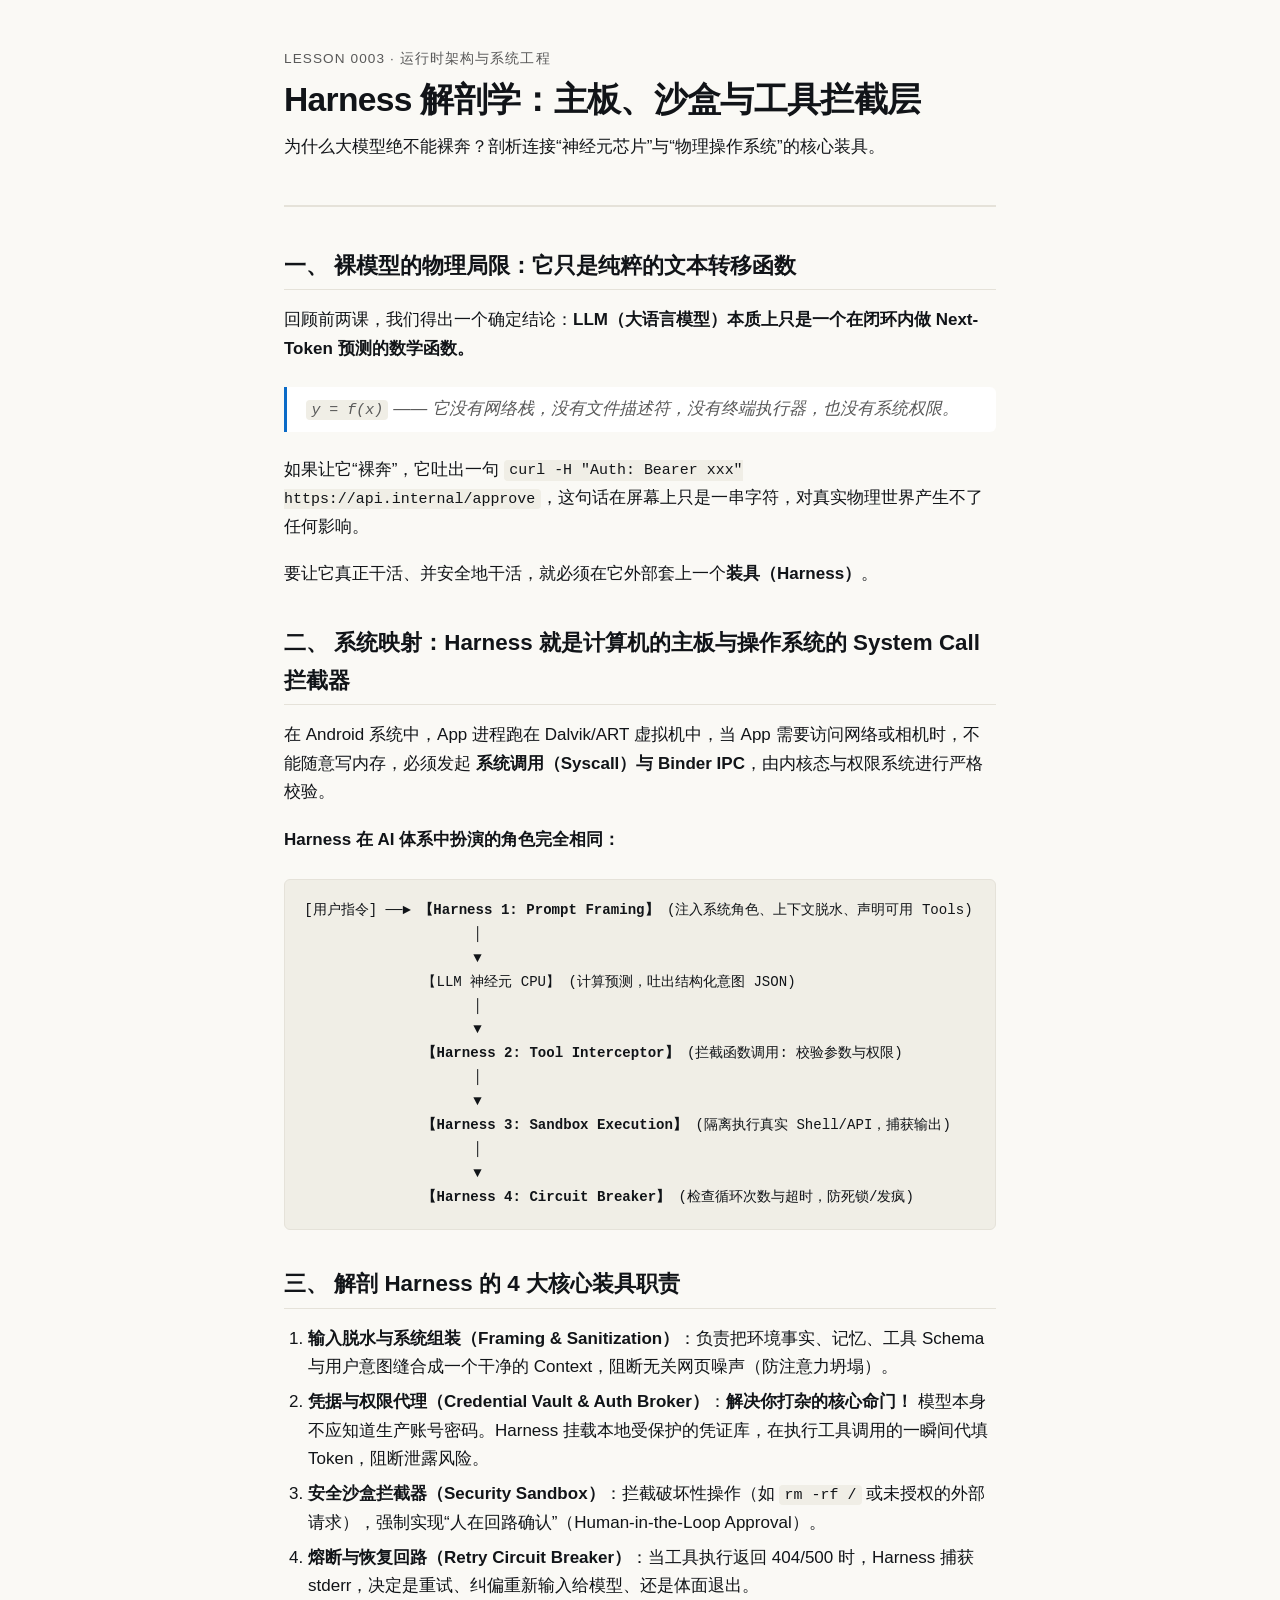
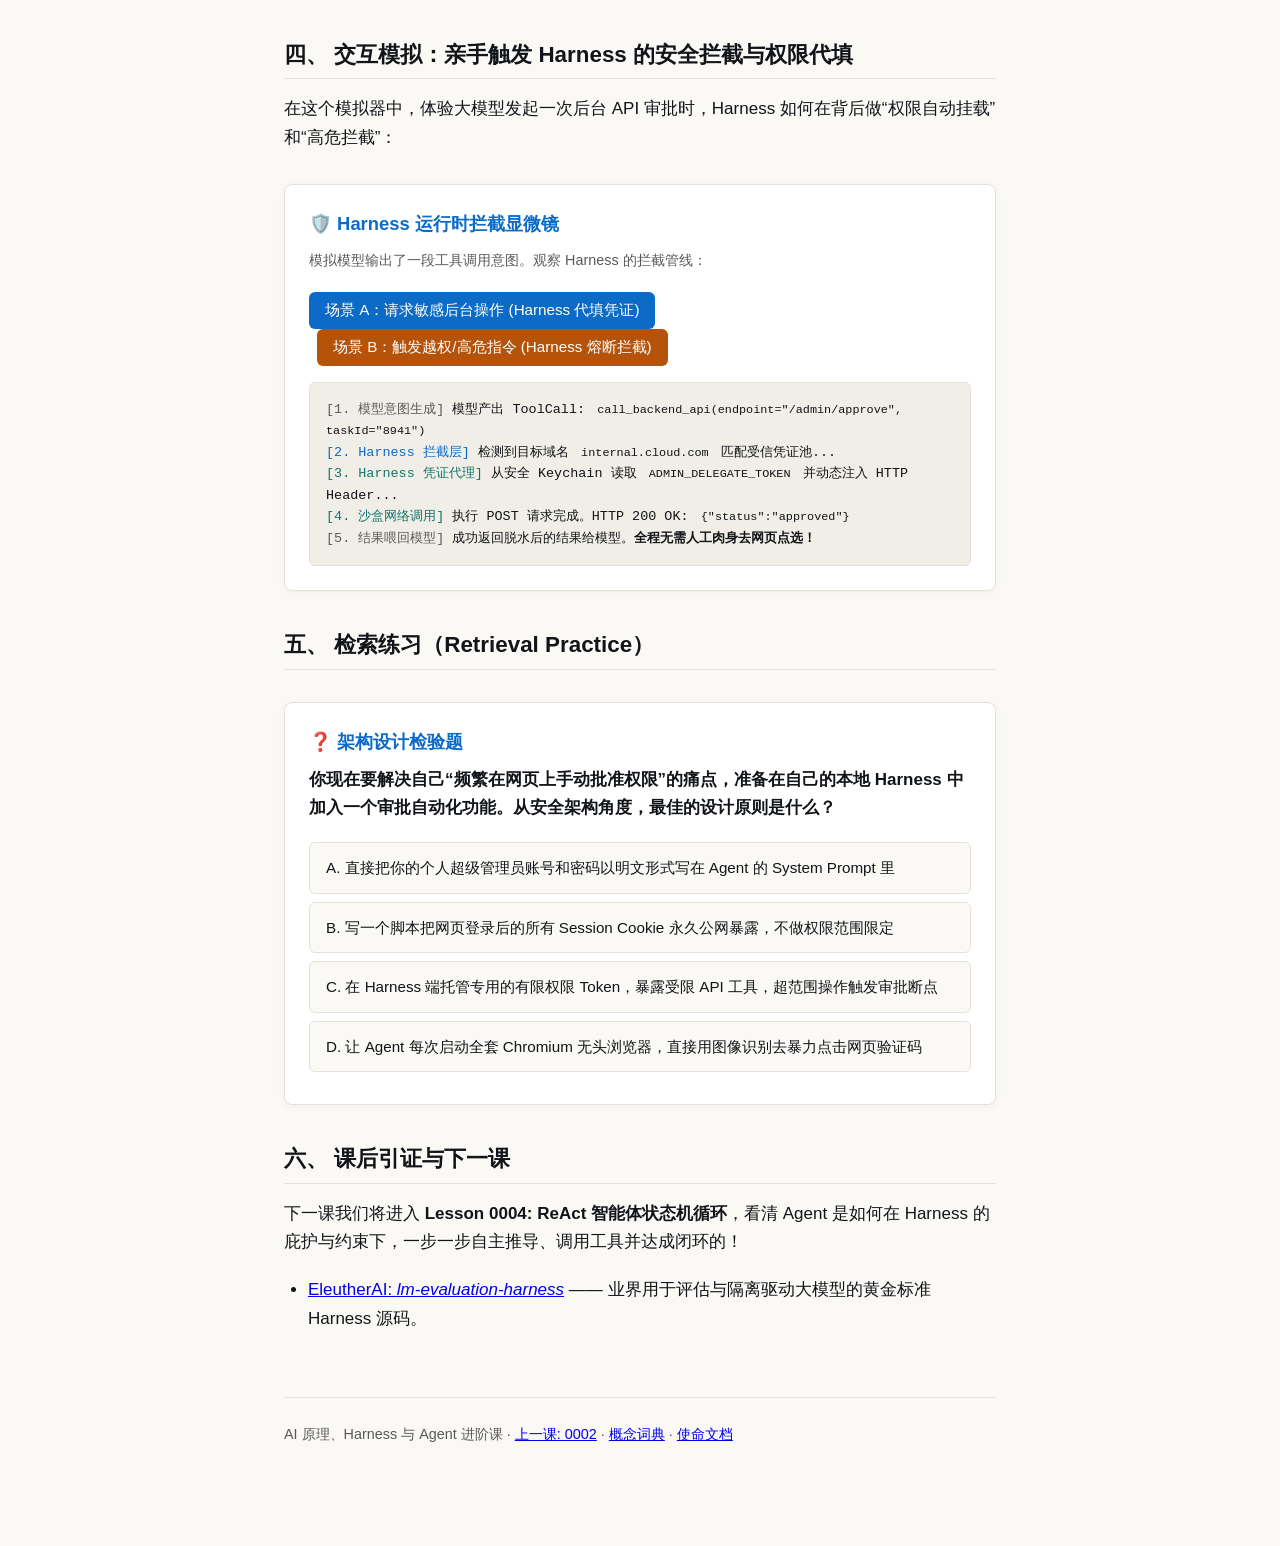
==== lessons/0003-anatomy-of-a-harness.html @ bcb1240d "add lesson 0003 and update portal" ====
<!DOCTYPE html>
<html lang="zh-CN">
<head>
  <meta charset="UTF-8">
  <meta name="viewport" content="width=device-width, initial-scale=1.0">
  <title>Lesson 0003: Harness 解剖学 —— 主板、沙盒与工具拦截层</title>
  <link rel="stylesheet" href="../assets/style.css">
</head>
<body>

  <header>
    <div class="lesson-meta">Lesson 0003 · 运行时架构与系统工程</div>
    <h1>Harness 解剖学：主板、沙盒与工具拦截层</h1>
    <p>为什么大模型绝不能裸奔？剖析连接“神经元芯片”与“物理操作系统”的核心装具。</p>
  </header>

  <main>
    <h2>一、 裸模型的物理局限：它只是纯粹的文本转移函数</h2>
    <p>回顾前两课，我们得出一个确定结论：<strong>LLM（大语言模型）本质上只是一个在闭环内做 Next-Token 预测的数学函数。</strong></p>
    <blockquote>
      <code>y = f(x)</code> —— 它没有网络栈，没有文件描述符，没有终端执行器，也没有系统权限。
    </blockquote>
    <p>如果让它“裸奔”，它吐出一句 <code>curl -H "Auth: Bearer xxx" https://api.internal/approve</code>，这句话在屏幕上只是一串字符，对真实物理世界产生不了任何影响。</p>
    <p>要让它真正干活、并安全地干活，就必须在它外部套上一个<strong>装具（Harness）</strong>。</p>

    <h2>二、 系统映射：Harness 就是计算机的主板与操作系统的 System Call 拦截器</h2>
    <p>在 Android 系统中，App 进程跑在 Dalvik/ART 虚拟机中，当 App 需要访问网络或相机时，不能随意写内存，必须发起 <strong>系统调用（Syscall）与 Binder IPC</strong>，由内核态与权限系统进行严格校验。</p>
    <p><strong>Harness 在 AI 体系中扮演的角色完全相同：</strong></p>

    <div style="background:var(--code-bg); border:1px solid var(--border-color); border-radius:6px; padding:1.2rem; margin:1.5rem 0; font-family:monospace; font-size:0.88rem; line-height:1.7;">
      [用户指令] ──► <strong>【Harness 1: Prompt Framing】</strong> (注入系统角色、上下文脱水、声明可用 Tools)<br>
      &nbsp;&nbsp;&nbsp;&nbsp;&nbsp;&nbsp;&nbsp;&nbsp;&nbsp;&nbsp;&nbsp;&nbsp;&nbsp;&nbsp;&nbsp;&nbsp;&nbsp;&nbsp;&nbsp;&nbsp;│<br>
      &nbsp;&nbsp;&nbsp;&nbsp;&nbsp;&nbsp;&nbsp;&nbsp;&nbsp;&nbsp;&nbsp;&nbsp;&nbsp;&nbsp;&nbsp;&nbsp;&nbsp;&nbsp;&nbsp;&nbsp;▼<br>
      &nbsp;&nbsp;&nbsp;&nbsp;&nbsp;&nbsp;&nbsp;&nbsp;&nbsp;&nbsp;&nbsp;&nbsp;&nbsp;&nbsp;【LLM 神经元 CPU】 (计算预测，吐出结构化意图 JSON)<br>
      &nbsp;&nbsp;&nbsp;&nbsp;&nbsp;&nbsp;&nbsp;&nbsp;&nbsp;&nbsp;&nbsp;&nbsp;&nbsp;&nbsp;&nbsp;&nbsp;&nbsp;&nbsp;&nbsp;&nbsp;│<br>
      &nbsp;&nbsp;&nbsp;&nbsp;&nbsp;&nbsp;&nbsp;&nbsp;&nbsp;&nbsp;&nbsp;&nbsp;&nbsp;&nbsp;&nbsp;&nbsp;&nbsp;&nbsp;&nbsp;&nbsp;▼<br>
      &nbsp;&nbsp;&nbsp;&nbsp;&nbsp;&nbsp;&nbsp;&nbsp;&nbsp;&nbsp;&nbsp;&nbsp;&nbsp;&nbsp;<strong>【Harness 2: Tool Interceptor】</strong> (拦截函数调用: 校验参数与权限)<br>
      &nbsp;&nbsp;&nbsp;&nbsp;&nbsp;&nbsp;&nbsp;&nbsp;&nbsp;&nbsp;&nbsp;&nbsp;&nbsp;&nbsp;&nbsp;&nbsp;&nbsp;&nbsp;&nbsp;&nbsp;│<br>
      &nbsp;&nbsp;&nbsp;&nbsp;&nbsp;&nbsp;&nbsp;&nbsp;&nbsp;&nbsp;&nbsp;&nbsp;&nbsp;&nbsp;&nbsp;&nbsp;&nbsp;&nbsp;&nbsp;&nbsp;▼<br>
      &nbsp;&nbsp;&nbsp;&nbsp;&nbsp;&nbsp;&nbsp;&nbsp;&nbsp;&nbsp;&nbsp;&nbsp;&nbsp;&nbsp;<strong>【Harness 3: Sandbox Execution】</strong> (隔离执行真实 Shell/API，捕获输出)<br>
      &nbsp;&nbsp;&nbsp;&nbsp;&nbsp;&nbsp;&nbsp;&nbsp;&nbsp;&nbsp;&nbsp;&nbsp;&nbsp;&nbsp;&nbsp;&nbsp;&nbsp;&nbsp;&nbsp;&nbsp;│<br>
      &nbsp;&nbsp;&nbsp;&nbsp;&nbsp;&nbsp;&nbsp;&nbsp;&nbsp;&nbsp;&nbsp;&nbsp;&nbsp;&nbsp;&nbsp;&nbsp;&nbsp;&nbsp;&nbsp;&nbsp;▼<br>
      &nbsp;&nbsp;&nbsp;&nbsp;&nbsp;&nbsp;&nbsp;&nbsp;&nbsp;&nbsp;&nbsp;&nbsp;&nbsp;&nbsp;<strong>【Harness 4: Circuit Breaker】</strong> (检查循环次数与超时，防死锁/发疯)
    </div>

    <h2>三、 解剖 Harness 的 4 大核心装具职责</h2>
    <ol>
      <li><strong>输入脱水与系统组装（Framing & Sanitization）</strong>：负责把环境事实、记忆、工具 Schema 与用户意图缝合成一个干净的 Context，阻断无关网页噪声（防注意力坍塌）。</li>
      <li><strong>凭据与权限代理（Credential Vault & Auth Broker）</strong>：<strong>解决你打杂的核心命门！</strong> 模型本身不应知道生产账号密码。Harness 挂载本地受保护的凭证库，在执行工具调用的一瞬间代填 Token，阻断泄露风险。</li>
      <li><strong>安全沙盒拦截器（Security Sandbox）</strong>：拦截破坏性操作（如 <code>rm -rf /</code> 或未授权的外部请求），强制实现“人在回路确认”（Human-in-the-Loop Approval）。</li>
      <li><strong>熔断与恢复回路（Retry Circuit Breaker）</strong>：当工具执行返回 404/500 时，Harness 捕获 stderr，决定是重试、纠偏重新输入给模型、还是体面退出。</li>
    </ol>

    <h2>四、 交互模拟：亲手触发 Harness 的安全拦截与权限代填</h2>
    <p>在这个模拟器中，体验大模型发起一次后台 API 审批时，Harness 如何在背后做“权限自动挂载”和“高危拦截”：</p>

    <div class="interactive-box">
      <h3>🛡️ Harness 运行时拦截显微镜</h3>
      <p style="font-size:0.9rem; color:var(--text-muted);">模拟模型输出了一段工具调用意图。观察 Harness 的拦截管线：</p>
      
      <div style="margin-bottom: 1rem;">
        <button class="btn" id="btn-normal" onclick="simulateHarness('auth')">场景 A：请求敏感后台操作 (Harness 代填凭证)</button>
        <button class="btn" id="btn-danger" style="background:var(--warning-color); margin-left:0.5rem;" onclick="simulateHarness('danger')">场景 B：触发越权/高危指令 (Harness 熔断拦截)</button>
      </div>

      <div id="harness-log" style="background:var(--code-bg); border:1px solid var(--border-color); border-radius:6px; padding:1rem; font-family:monospace; font-size:0.84rem; line-height:1.6; min-height:120px;">
        <!-- 动态日志输出 -->
      </div>
    </div>

    <h2>五、 检索练习（Retrieval Practice）</h2>
    <div class="interactive-box">
      <h3>❓ 架构设计检验题</h3>
      <p><strong>你现在要解决自己“频繁在网页上手动批准权限”的痛点，准备在自己的本地 Harness 中加入一个审批自动化功能。从安全架构角度，最佳的设计原则是什么？</strong></p>

      <div class="quiz-option" onclick="checkAnswer(this, false)">
        A. 直接把你的个人超级管理员账号和密码以明文形式写在 Agent 的 System Prompt 里
      </div>
      <div class="quiz-option" onclick="checkAnswer(this, false)">
        B. 写一个脚本把网页登录后的所有 Session Cookie 永久公网暴露，不做权限范围限定
      </div>
      <div class="quiz-option" onclick="checkAnswer(this, true)">
        C. 在 Harness 端托管专用的有限权限 Token，暴露受限 API 工具，超范围操作触发审批断点
      </div>
      <div class="quiz-option" onclick="checkAnswer(this, false)">
        D. 让 Agent 每次启动全套 Chromium 无头浏览器，直接用图像识别去暴力点击网页验证码
      </div>

      <div id="quiz-feedback" class="quiz-feedback"></div>
    </div>

    <h2>六、 课后引证与下一课</h2>
    <p>下一课我们将进入 <strong>Lesson 0004: ReAct 智能体状态机循环</strong>，看清 Agent 是如何在 Harness 的庇护与约束下，一步一步自主推导、调用工具并达成闭环的！</p>
    <ul>
      <li><a href="https://github.com/EleutherAI/lm-evaluation-harness" target="_blank">EleutherAI: <em>lm-evaluation-harness</em></a> —— 业界用于评估与隔离驱动大模型的黄金标准 Harness 源码。</li>
    </ul>
  </main>

  <footer>
    <p>AI 原理、Harness 与 Agent 进阶课 · <a href="0002-the-context-cache.html">上一课: 0002</a> · <a href="../GLOSSARY.md">概念词典</a> · <a href="../MISSION.md">使命文档</a></p>
  </footer>

  <script>
    function simulateHarness(type) {
      const log = document.getElementById("harness-log");
      if (type === 'auth') {
        log.innerHTML = `
<span style="color:var(--text-muted)">[1. 模型意图生成]</span> 模型产出 ToolCall: <code>call_backend_api(endpoint="/admin/approve", taskId="8941")</code><br>
<span style="color:var(--accent-color)">[2. Harness 拦截层]</span> 检测到目标域名 <code>internal.cloud.com</code> 匹配受信凭证池...<br>
<span style="color:var(--success-color)">[3. Harness 凭证代理]</span> 从安全 Keychain 读取 <code>ADMIN_DELEGATE_TOKEN</code> 并动态注入 HTTP Header...<br>
<span style="color:var(--success-color)">[4. 沙盒网络调用]</span> 执行 POST 请求完成。HTTP 200 OK: <code>{"status":"approved"}</code><br>
<span style="color:var(--text-muted)">[5. 结果喂回模型]</span> 成功返回脱水后的结果给模型。<strong>全程无需人工肉身去网页点选！</strong>
        `;
      } else {
        log.innerHTML = `
<span style="color:var(--text-muted)">[1. 模型意图生成]</span> 模型产出 ToolCall: <code>terminal_exec(cmd="rm -rf /var/log/auth.log")</code><br>
<span style="color:var(--warning-color)">[2. Harness 安全沙盒]</span> ⚠️ <strong>触发高危指令拦截规则:</strong> 包含敏感系统路径操作！<br>
<span style="color:var(--warning-color)">[3. 权限熔断触发]</span> 拒绝执行！中断命令向物理机下发。<br>
<span style="color:var(--accent-color)">[4. 优雅异常回填]</span> 构造安全错误喂回模型: <code>SecurityException: Operation not permitted by Harness sandbox.</code><br>
<span style="color:var(--text-muted)">[5. 模型自主纠偏]</span> 模型反思并重新规划安全的只读查询替代方案。<strong>物理机系统毫发无损！</strong>
        `;
      }
    }

    simulateHarness('auth');

    function checkAnswer(el, isCorrect) {
      const feedback = document.getElementById("quiz-feedback");
      const options = document.querySelectorAll(".quiz-option");
      options.forEach(opt => opt.style.borderColor = "var(--border-color)");

      if (isCorrect) {
        el.style.borderColor = "var(--success-color)";
        feedback.className = "quiz-feedback correct";
        feedback.innerHTML = "<strong>✅ 回答完全正确！</strong> 这正是解决你“打杂痛点”的标准架构解法：模型永远不接触明文高权密码，而是由外部 Harness 负责凭证注入与安全拦截；通过把重复网页操作收敛成特定有限工具，既杜绝了肉身手动点选，又守住了系统安全底线。";
      } else {
        el.style.borderColor = "var(--warning-color)";
        feedback.className = "quiz-feedback wrong";
        feedback.innerHTML = "<strong>❌ 再思考一下：</strong> 明文放 Prompt 极易因上下文注入被窃取，全放开权限更是灾难，而暴力点验证码则是最脆弱的打杂路线。想一想，哪种方案既能自动化，又符合最小权限原则（Principle of Least Privilege）？";
      }
    }
  </script>
</body>
</html>
---- assets/style.css ----
/* Tufte-inspired clean engineering typography */
:root {
  --bg-color: #faf9f5;
  --text-color: #111418;
  --text-muted: #595959;
  --accent-color: #0b6bc7;
  --code-bg: #f0eee6;
  --border-color: #e5e2d9;
  --card-bg: #ffffff;
  --success-color: #0f766e;
  --warning-color: #b45309;
}

@media (prefers-color-scheme: dark) {
  :root {
    --bg-color: #16181a;
    --text-color: #e6edf3;
    --text-muted: #8b949e;
    --accent-color: #38bdf8;
    --code-bg: #21262d;
    --border-color: #30363d;
    --card-bg: #1c2128;
    --success-color: #2dd4bf;
    --warning-color: #fbbf24;
  }
}

* {
  box-sizing: border-box;
  margin: 0;
  padding: 0;
}

body {
  background-color: var(--bg-color);
  color: var(--text-color);
  font-family: -apple-system, BlinkMacSystemFont, "Segoe UI", Roboto, "Helvetica Neue", Arial, sans-serif;
  line-height: 1.68;
  font-size: 17px;
  max-width: 760px;
  margin: 0 auto;
  padding: 3rem 1.5rem 5rem;
}

header {
  border-bottom: 2px solid var(--border-color);
  padding-bottom: 1.5rem;
  margin-bottom: 2.5rem;
}

.lesson-meta {
  font-size: 0.85rem;
  color: var(--text-muted);
  text-transform: uppercase;
  letter-spacing: 0.08em;
  margin-bottom: 0.5rem;
}

h1 {
  font-size: 2.1rem;
  font-weight: 700;
  letter-spacing: -0.02em;
  line-height: 1.25;
  margin-bottom: 0.75rem;
}

h2 {
  font-size: 1.4rem;
  font-weight: 600;
  margin: 2.2rem 0 1rem;
  border-bottom: 1px solid var(--border-color);
  padding-bottom: 0.3rem;
}

h3 {
  font-size: 1.15rem;
  font-weight: 600;
  margin: 1.5rem 0 0.5rem;
}

p {
  margin-bottom: 1.2rem;
}

strong {
  font-weight: 600;
}

ul, ol {
  margin: 0 0 1.2rem 1.5rem;
}

li {
  margin-bottom: 0.4rem;
}

code {
  font-family: "SF Mono", Monaco, Menlo, Consolas, monospace;
  background-color: var(--code-bg);
  padding: 0.15em 0.35em;
  border-radius: 4px;
  font-size: 0.88em;
}

pre {
  background-color: var(--code-bg);
  border: 1px solid var(--border-color);
  border-radius: 6px;
  padding: 1rem;
  overflow-x: auto;
  margin-bottom: 1.5rem;
}

pre code {
  background-color: transparent;
  padding: 0;
}

blockquote {
  border-left: 3px solid var(--accent-color);
  padding: 0.5rem 0 0.5rem 1.2rem;
  margin: 1.5rem 0;
  color: var(--text-muted);
  font-style: italic;
  background: var(--card-bg);
  border-radius: 0 6px 6px 0;
}

.interactive-box {
  background: var(--card-bg);
  border: 1px solid var(--border-color);
  border-radius: 8px;
  padding: 1.5rem;
  margin: 2rem 0;
  box-shadow: 0 2px 8px rgba(0,0,0,0.04);
}

.interactive-box h3 {
  margin-top: 0;
  color: var(--accent-color);
  display: flex;
  align-items: center;
  gap: 0.5rem;
}

.quiz-option {
  display: block;
  background: var(--bg-color);
  border: 1px solid var(--border-color);
  border-radius: 6px;
  padding: 0.75rem 1rem;
  margin-bottom: 0.5rem;
  cursor: pointer;
  transition: all 0.15s ease;
  font-size: 0.95rem;
}

.quiz-option:hover {
  border-color: var(--accent-color);
}

.quiz-feedback {
  margin-top: 0.75rem;
  padding: 0.75rem;
  border-radius: 6px;
  display: none;
  font-size: 0.92rem;
}

.quiz-feedback.correct {
  display: block;
  background: rgba(15, 118, 110, 0.1);
  color: var(--success-color);
  border: 1px solid var(--success-color);
}

.quiz-feedback.wrong {
  display: block;
  background: rgba(180, 83, 9, 0.1);
  color: var(--warning-color);
  border: 1px solid var(--warning-color);
}

.btn {
  display: inline-block;
  background: var(--accent-color);
  color: white;
  padding: 0.5rem 1rem;
  border-radius: 6px;
  text-decoration: none;
  border: none;
  cursor: pointer;
  font-weight: 500;
  font-size: 0.95rem;
}

.slider-container {
  margin: 1.2rem 0;
}

.slider-container label {
  display: flex;
  justify-content: space-between;
  margin-bottom: 0.4rem;
  font-size: 0.9rem;
  font-weight: 500;
}

input[type=range] {
  width: 100%;
}

.token-pill {
  display: inline-block;
  padding: 0.2rem 0.5rem;
  margin: 0.2rem;
  border-radius: 4px;
  font-size: 0.85rem;
  font-family: monospace;
}

footer {
  margin-top: 4rem;
  padding-top: 1.5rem;
  border-top: 1px solid var(--border-color);
  font-size: 0.9rem;
  color: var(--text-muted);
}
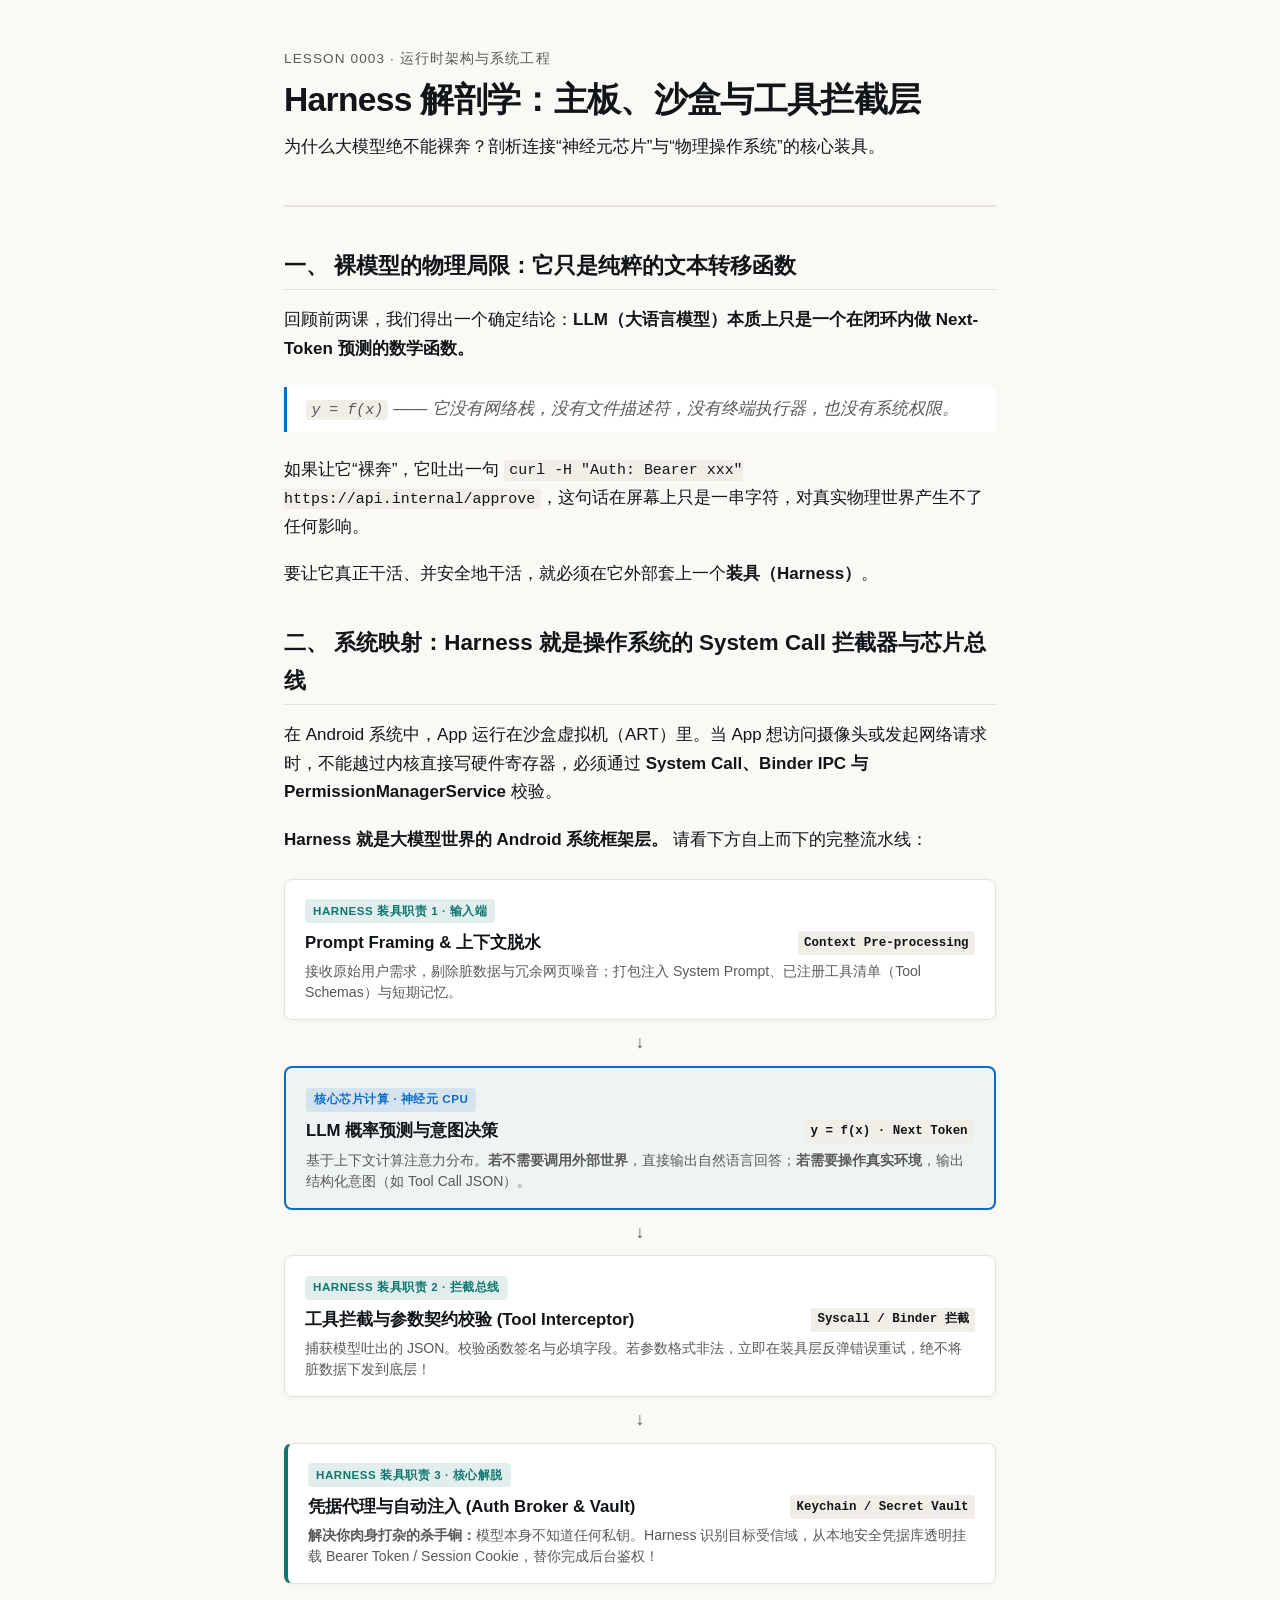
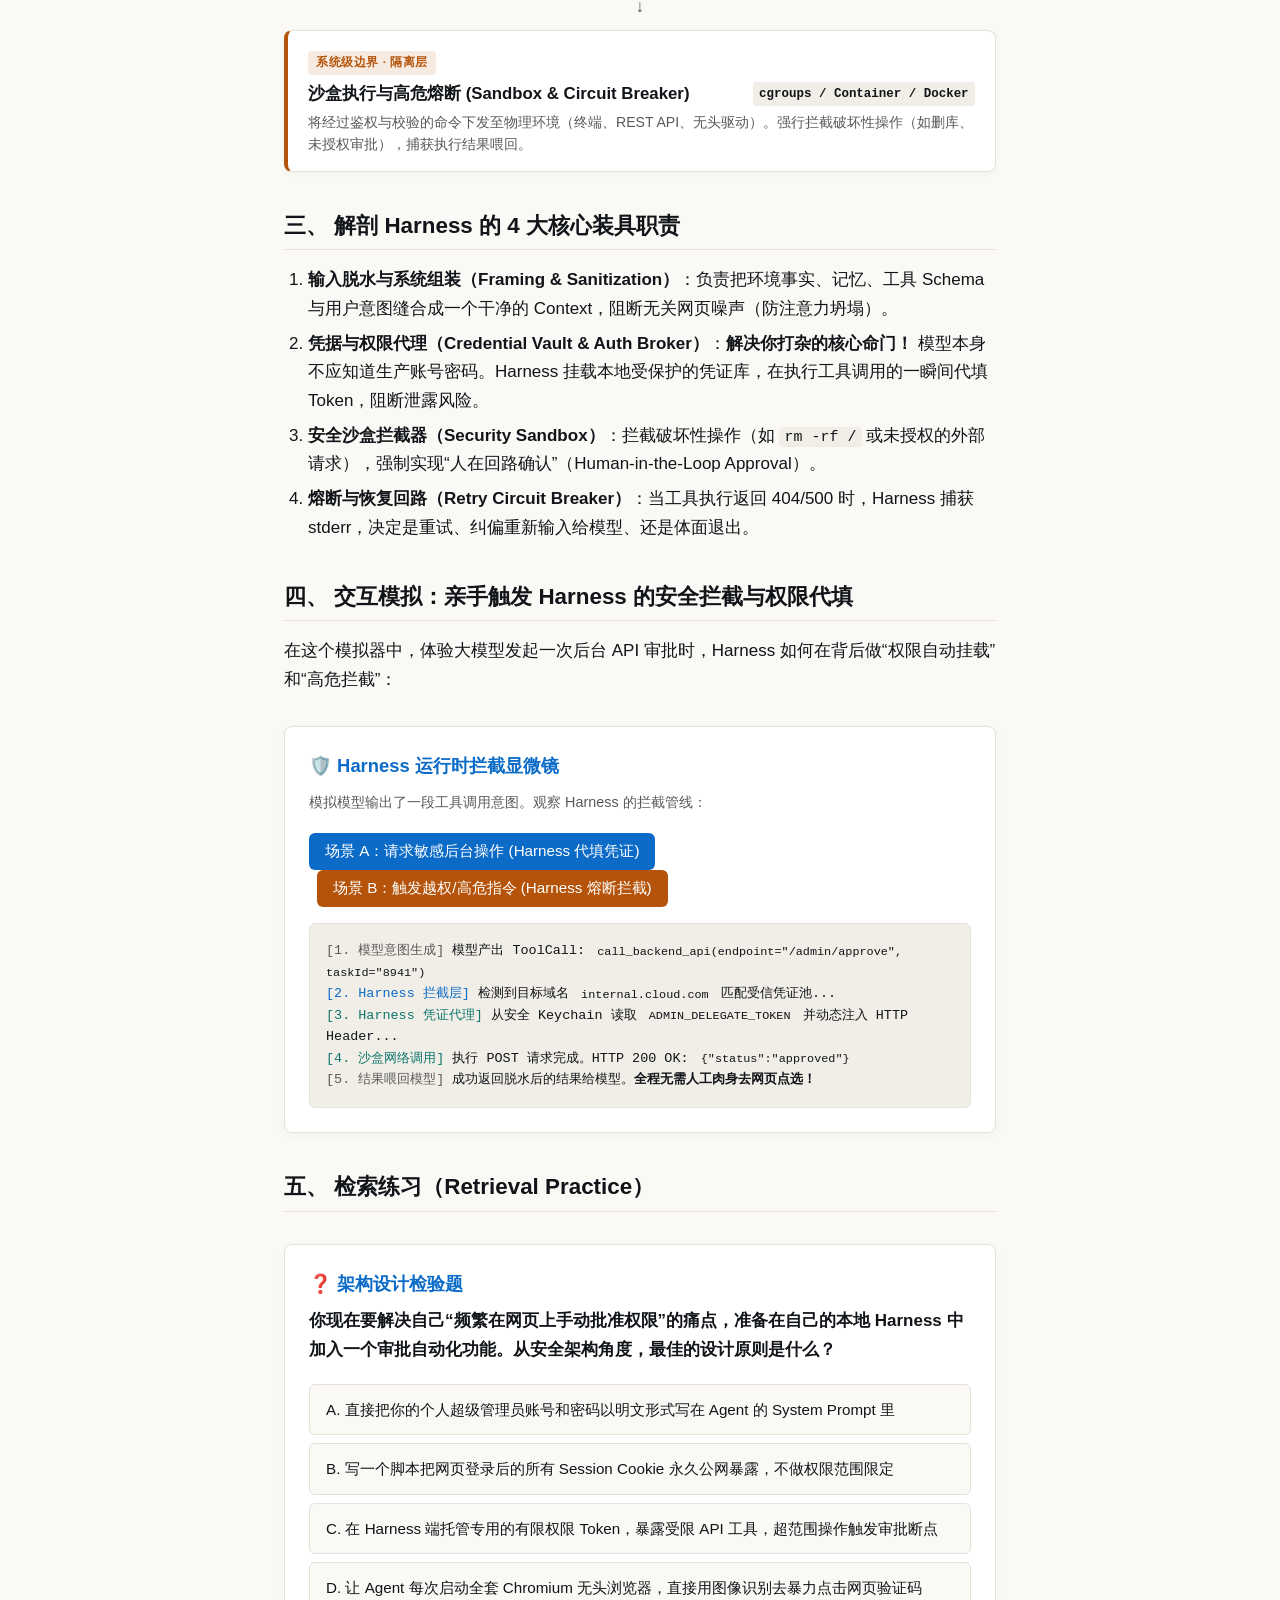
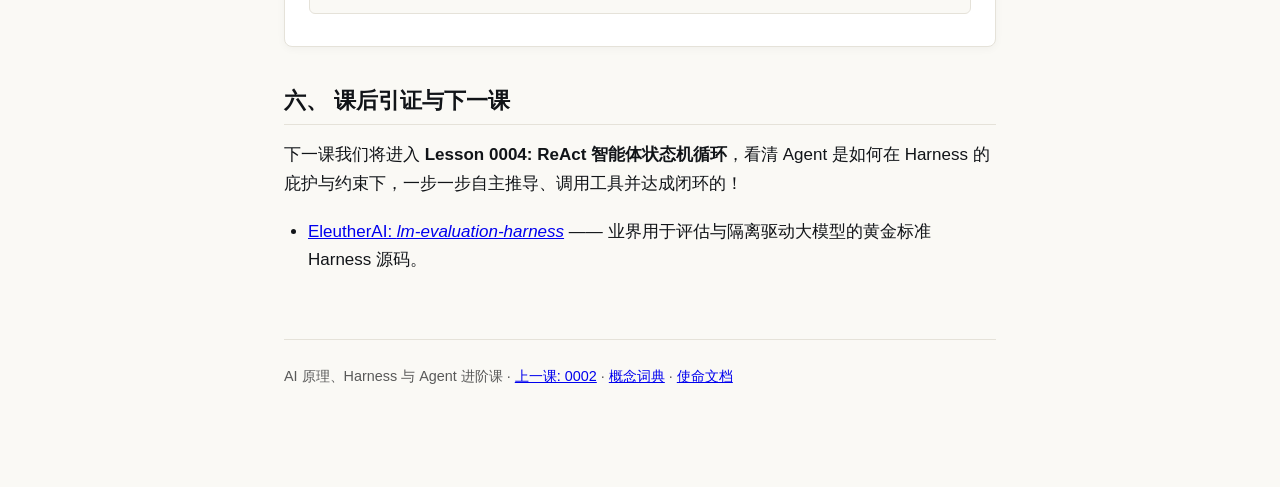
==== commit bbbe7a12: "upgrade lesson 0003 with visual pipeline cards" ====
--- a/lessons/0003-anatomy-of-a-harness.html
+++ b/lessons/0003-anatomy-of-a-harness.html
@@ -23,24 +23,78 @@
     <p>如果让它“裸奔”，它吐出一句 <code>curl -H "Auth: Bearer xxx" https://api.internal/approve</code>，这句话在屏幕上只是一串字符，对真实物理世界产生不了任何影响。</p>
     <p>要让它真正干活、并安全地干活，就必须在它外部套上一个<strong>装具（Harness）</strong>。</p>
 
-    <h2>二、 系统映射：Harness 就是计算机的主板与操作系统的 System Call 拦截器</h2>
-    <p>在 Android 系统中，App 进程跑在 Dalvik/ART 虚拟机中，当 App 需要访问网络或相机时，不能随意写内存，必须发起 <strong>系统调用（Syscall）与 Binder IPC</strong>，由内核态与权限系统进行严格校验。</p>
-    <p><strong>Harness 在 AI 体系中扮演的角色完全相同：</strong></p>
+    <h2>二、 系统映射：Harness 就是操作系统的 System Call 拦截器与芯片总线</h2>
+    <p>在 Android 系统中，App 运行在沙盒虚拟机（ART）里。当 App 想访问摄像头或发起网络请求时，不能越过内核直接写硬件寄存器，必须通过 <strong>System Call、Binder IPC 与 PermissionManagerService</strong> 校验。</p>
+    <p><strong>Harness 就是大模型世界的 Android 系统框架层。</strong> 请看下方自上而下的完整流水线：</p>
 
-    <div style="background:var(--code-bg); border:1px solid var(--border-color); border-radius:6px; padding:1.2rem; margin:1.5rem 0; font-family:monospace; font-size:0.88rem; line-height:1.7;">
-      [用户指令] ──► <strong>【Harness 1: Prompt Framing】</strong> (注入系统角色、上下文脱水、声明可用 Tools)<br>
-      &nbsp;&nbsp;&nbsp;&nbsp;&nbsp;&nbsp;&nbsp;&nbsp;&nbsp;&nbsp;&nbsp;&nbsp;&nbsp;&nbsp;&nbsp;&nbsp;&nbsp;&nbsp;&nbsp;&nbsp;│<br>
-      &nbsp;&nbsp;&nbsp;&nbsp;&nbsp;&nbsp;&nbsp;&nbsp;&nbsp;&nbsp;&nbsp;&nbsp;&nbsp;&nbsp;&nbsp;&nbsp;&nbsp;&nbsp;&nbsp;&nbsp;▼<br>
-      &nbsp;&nbsp;&nbsp;&nbsp;&nbsp;&nbsp;&nbsp;&nbsp;&nbsp;&nbsp;&nbsp;&nbsp;&nbsp;&nbsp;【LLM 神经元 CPU】 (计算预测，吐出结构化意图 JSON)<br>
-      &nbsp;&nbsp;&nbsp;&nbsp;&nbsp;&nbsp;&nbsp;&nbsp;&nbsp;&nbsp;&nbsp;&nbsp;&nbsp;&nbsp;&nbsp;&nbsp;&nbsp;&nbsp;&nbsp;&nbsp;│<br>
-      &nbsp;&nbsp;&nbsp;&nbsp;&nbsp;&nbsp;&nbsp;&nbsp;&nbsp;&nbsp;&nbsp;&nbsp;&nbsp;&nbsp;&nbsp;&nbsp;&nbsp;&nbsp;&nbsp;&nbsp;▼<br>
-      &nbsp;&nbsp;&nbsp;&nbsp;&nbsp;&nbsp;&nbsp;&nbsp;&nbsp;&nbsp;&nbsp;&nbsp;&nbsp;&nbsp;<strong>【Harness 2: Tool Interceptor】</strong> (拦截函数调用: 校验参数与权限)<br>
-      &nbsp;&nbsp;&nbsp;&nbsp;&nbsp;&nbsp;&nbsp;&nbsp;&nbsp;&nbsp;&nbsp;&nbsp;&nbsp;&nbsp;&nbsp;&nbsp;&nbsp;&nbsp;&nbsp;&nbsp;│<br>
-      &nbsp;&nbsp;&nbsp;&nbsp;&nbsp;&nbsp;&nbsp;&nbsp;&nbsp;&nbsp;&nbsp;&nbsp;&nbsp;&nbsp;&nbsp;&nbsp;&nbsp;&nbsp;&nbsp;&nbsp;▼<br>
-      &nbsp;&nbsp;&nbsp;&nbsp;&nbsp;&nbsp;&nbsp;&nbsp;&nbsp;&nbsp;&nbsp;&nbsp;&nbsp;&nbsp;<strong>【Harness 3: Sandbox Execution】</strong> (隔离执行真实 Shell/API，捕获输出)<br>
-      &nbsp;&nbsp;&nbsp;&nbsp;&nbsp;&nbsp;&nbsp;&nbsp;&nbsp;&nbsp;&nbsp;&nbsp;&nbsp;&nbsp;&nbsp;&nbsp;&nbsp;&nbsp;&nbsp;&nbsp;│<br>
-      &nbsp;&nbsp;&nbsp;&nbsp;&nbsp;&nbsp;&nbsp;&nbsp;&nbsp;&nbsp;&nbsp;&nbsp;&nbsp;&nbsp;&nbsp;&nbsp;&nbsp;&nbsp;&nbsp;&nbsp;▼<br>
-      &nbsp;&nbsp;&nbsp;&nbsp;&nbsp;&nbsp;&nbsp;&nbsp;&nbsp;&nbsp;&nbsp;&nbsp;&nbsp;&nbsp;<strong>【Harness 4: Circuit Breaker】</strong> (检查循环次数与超时，防死锁/发疯)
+    <div class="pipeline-diagram">
+      <!-- 节点 1 -->
+      <div class="pipe-node">
+        <span class="pipe-badge badge-harness">Harness 装具职责 1 · 输入端</span>
+        <div class="pipe-title">
+          <span>Prompt Framing &amp; 上下文脱水</span>
+          <span class="pipe-chip">Context Pre-processing</span>
+        </div>
+        <div class="pipe-desc">
+          接收原始用户需求，剔除脏数据与冗余网页噪音；打包注入 System Prompt、已注册工具清单（Tool Schemas）与短期记忆。
+        </div>
+      </div>
+
+      <div class="pipe-arrow"></div>
+
+      <!-- 节点 2 -->
+      <div class="pipe-node model-core">
+        <span class="pipe-badge badge-core">核心芯片计算 · 神经元 CPU</span>
+        <div class="pipe-title">
+          <span>LLM 概率预测与意图决策</span>
+          <span class="pipe-chip">y = f(x) · Next Token</span>
+        </div>
+        <div class="pipe-desc">
+          基于上下文计算注意力分布。<strong>若不需要调用外部世界</strong>，直接输出自然语言回答；<strong>若需要操作真实环境</strong>，输出结构化意图（如 Tool Call JSON）。
+        </div>
+      </div>
+
+      <div class="pipe-arrow"></div>
+
+      <!-- 节点 3 -->
+      <div class="pipe-node">
+        <span class="pipe-badge badge-harness">Harness 装具职责 2 · 拦截总线</span>
+        <div class="pipe-title">
+          <span>工具拦截与参数契约校验 (Tool Interceptor)</span>
+          <span class="pipe-chip">Syscall / Binder 拦截</span>
+        </div>
+        <div class="pipe-desc">
+          捕获模型吐出的 JSON。校验函数签名与必填字段。若参数格式非法，立即在装具层反弹错误重试，绝不将脏数据下发到底层！
+        </div>
+      </div>
+
+      <div class="pipe-arrow"></div>
+
+      <!-- 节点 4 -->
+      <div class="pipe-node" style="border-left: 4px solid var(--success-color);">
+        <span class="pipe-badge badge-harness">Harness 装具职责 3 · 核心解脱</span>
+        <div class="pipe-title">
+          <span>凭据代理与自动注入 (Auth Broker &amp; Vault)</span>
+          <span class="pipe-chip">Keychain / Secret Vault</span>
+        </div>
+        <div class="pipe-desc">
+          <strong>解决你肉身打杂的杀手锏：</strong>模型本身不知道任何私钥。Harness 识别目标受信域，从本地安全凭据库透明挂载 Bearer Token / Session Cookie，替你完成后台鉴权！
+        </div>
+      </div>
+
+      <div class="pipe-arrow"></div>
+
+      <!-- 节点 5 -->
+      <div class="pipe-node" style="border-left: 4px solid var(--warning-color);">
+        <span class="pipe-badge badge-system">系统级边界 · 隔离层</span>
+        <div class="pipe-title">
+          <span>沙盒执行与高危熔断 (Sandbox &amp; Circuit Breaker)</span>
+          <span class="pipe-chip">cgroups / Container / Docker</span>
+        </div>
+        <div class="pipe-desc">
+          将经过鉴权与校验的命令下发至物理环境（终端、REST API、无头驱动）。强行拦截破坏性操作（如删库、未授权审批），捕获执行结果喂回。
+        </div>
+      </div>
     </div>
 
     <h2>三、 解剖 Harness 的 4 大核心装具职责</h2>
--- a/assets/style.css
+++ b/assets/style.css
@@ -219,6 +219,101 @@
   font-family: monospace;
 }
 
+/* Diagram and Flow Styles */
+.pipeline-diagram {
+  display: flex;
+  flex-direction: column;
+  gap: 0.75rem;
+  margin: 1.5rem 0;
+  position: relative;
+}
+
+.pipe-node {
+  background: var(--card-bg);
+  border: 1.5px solid var(--border-color);
+  border-radius: 8px;
+  padding: 1rem 1.25rem;
+  box-shadow: 0 2px 6px rgba(0,0,0,0.03);
+  position: relative;
+  transition: transform 0.2s, border-color 0.2s;
+}
+
+.pipe-node:hover {
+  transform: translateY(-2px);
+  border-color: var(--accent-color);
+}
+
+.pipe-node.model-core {
+  border: 2px solid var(--accent-color);
+  background: rgba(11, 107, 199, 0.04);
+}
+
+.pipe-badge {
+  display: inline-block;
+  font-size: 0.72rem;
+  font-weight: 700;
+  text-transform: uppercase;
+  letter-spacing: 0.05em;
+  padding: 0.15rem 0.5rem;
+  border-radius: 4px;
+  margin-bottom: 0.35rem;
+}
+
+.badge-harness {
+  background: rgba(15, 118, 110, 0.12);
+  color: var(--success-color);
+}
+
+.badge-core {
+  background: rgba(11, 107, 199, 0.12);
+  color: var(--accent-color);
+}
+
+.badge-system {
+  background: rgba(180, 83, 9, 0.12);
+  color: var(--warning-color);
+}
+
+.pipe-arrow {
+  display: flex;
+  justify-content: center;
+  align-items: center;
+  color: var(--text-muted);
+  font-size: 1.1rem;
+  margin: -0.25rem 0;
+  user-select: none;
+}
+
+.pipe-arrow::after {
+  content: "↓";
+  font-weight: bold;
+}
+
+.pipe-title {
+  font-weight: 600;
+  font-size: 1.05rem;
+  color: var(--text-color);
+  margin-bottom: 0.25rem;
+  display: flex;
+  align-items: center;
+  justify-content: space-between;
+}
+
+.pipe-desc {
+  font-size: 0.88rem;
+  color: var(--text-muted);
+  line-height: 1.5;
+}
+
+.pipe-chip {
+  font-family: monospace;
+  font-size: 0.78rem;
+  background: var(--code-bg);
+  padding: 0.1rem 0.4rem;
+  border-radius: 3px;
+  color: var(--text-color);
+}
+
 footer {
   margin-top: 4rem;
   padding-top: 1.5rem;
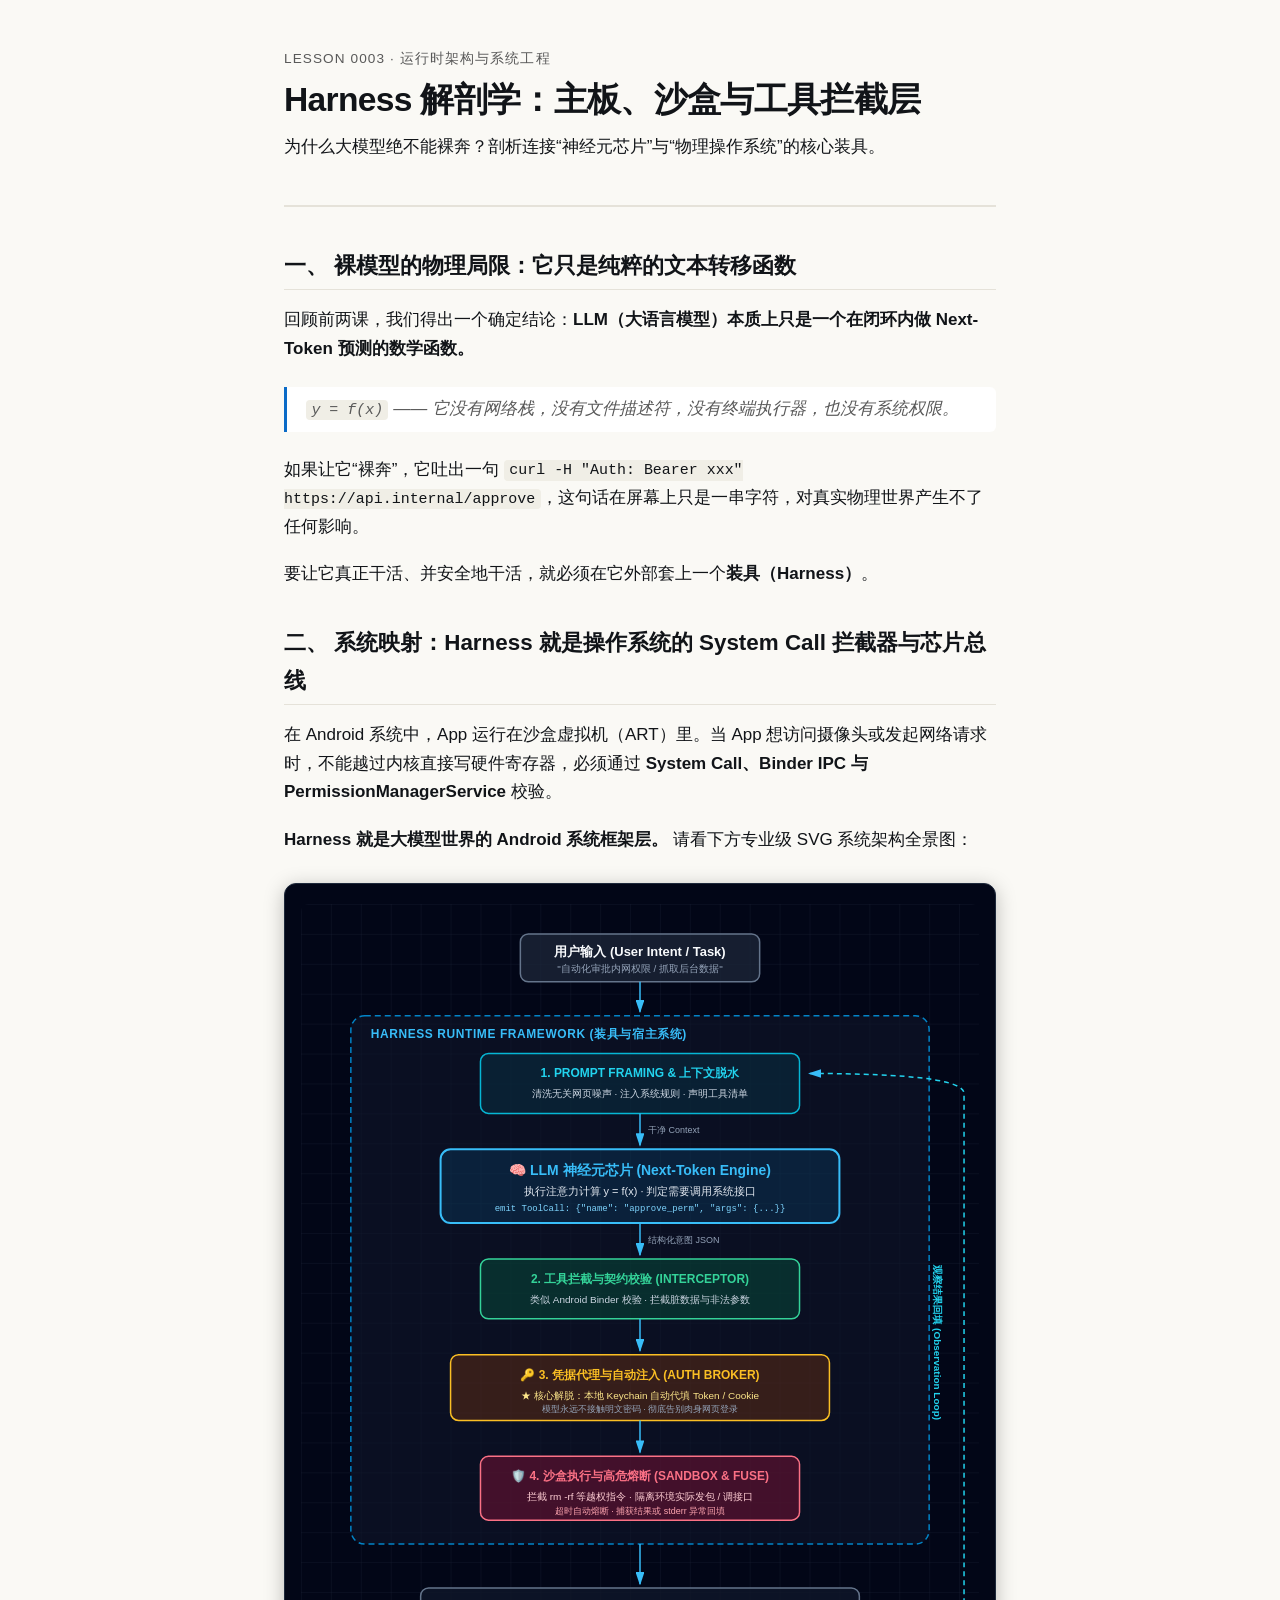
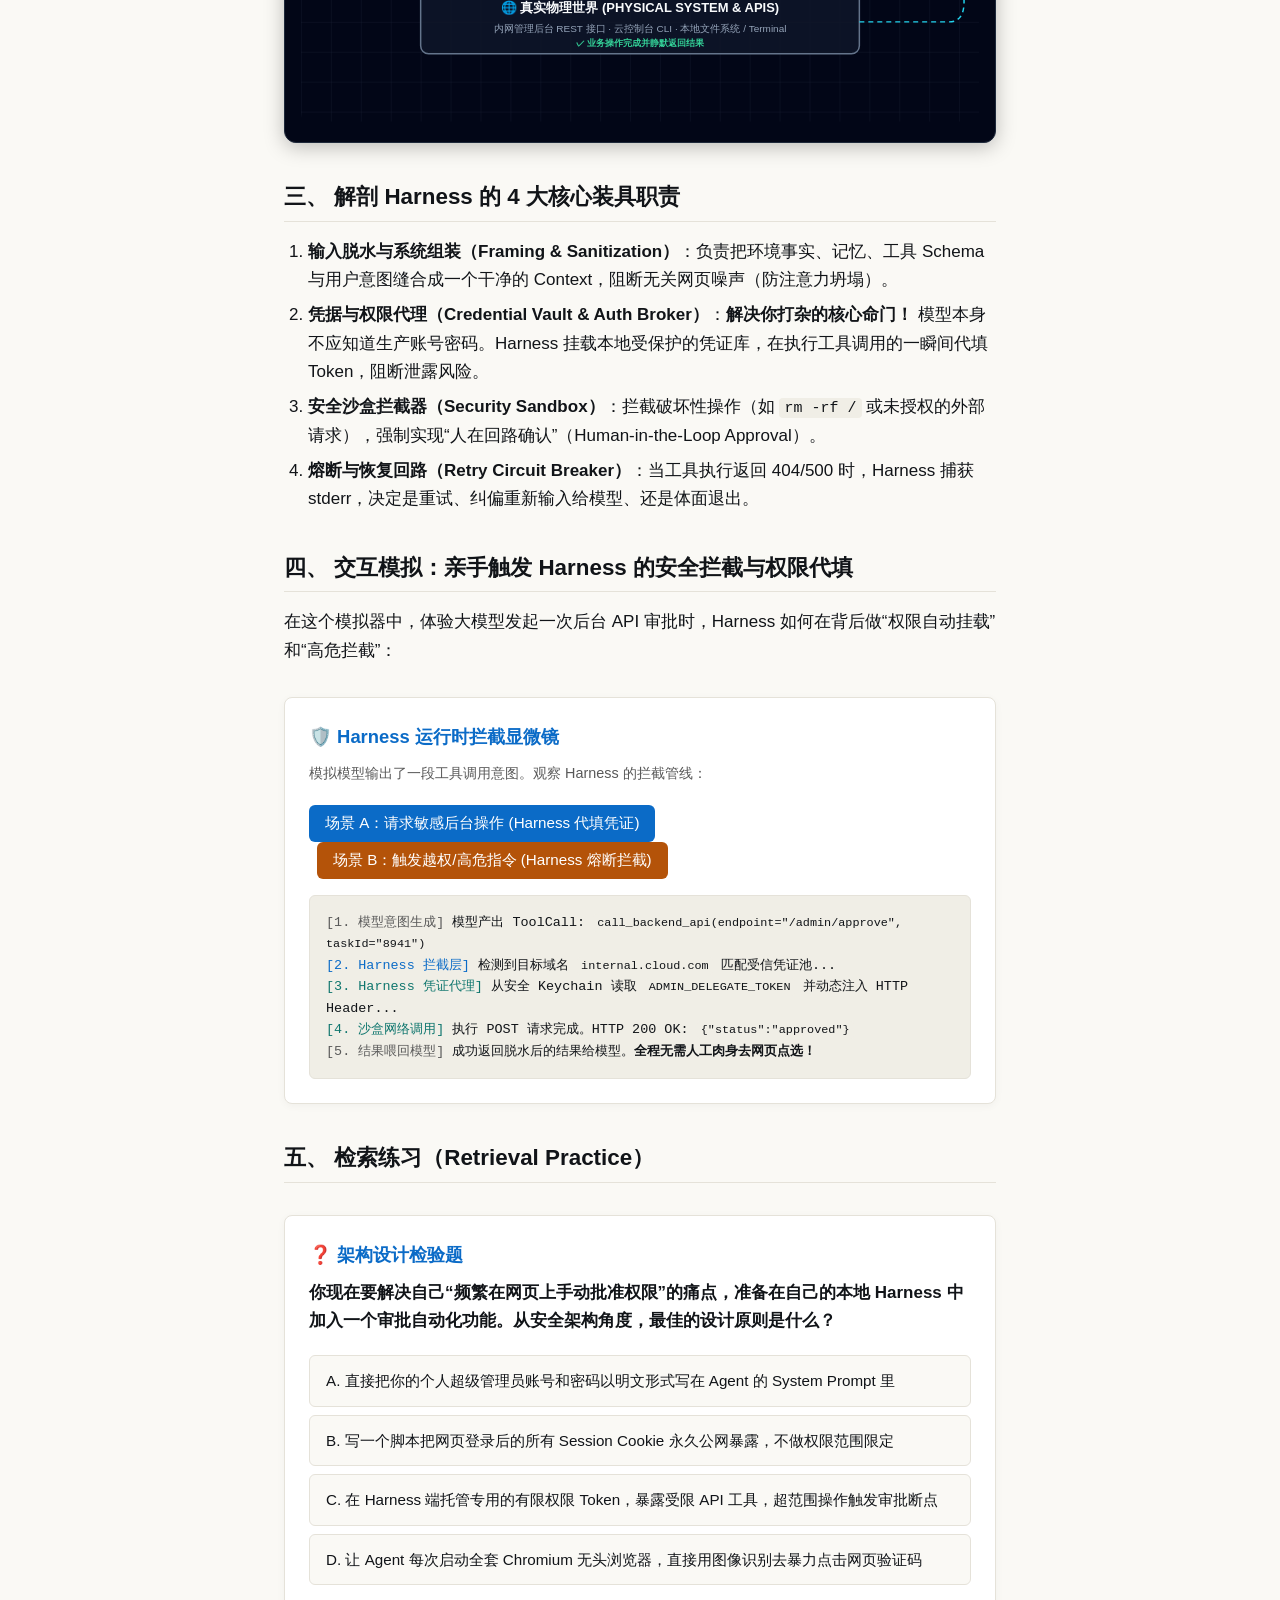
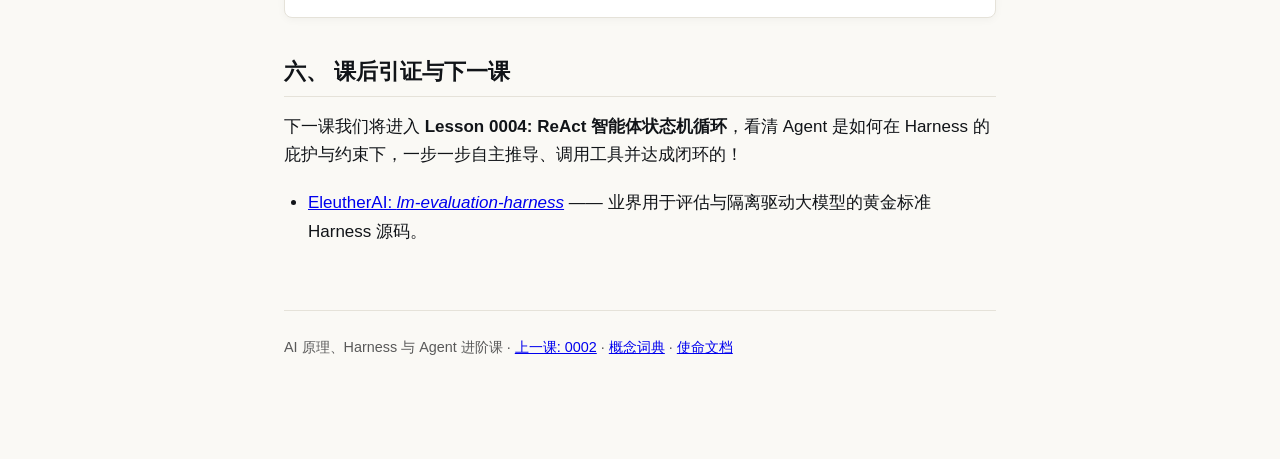
==== commit 61aac6e4: "upgrade lesson 0003 with dark-mode SVG architecture diagram" ====
--- a/lessons/0003-anatomy-of-a-harness.html
+++ b/lessons/0003-anatomy-of-a-harness.html
@@ -25,76 +25,93 @@
 
     <h2>二、 系统映射：Harness 就是操作系统的 System Call 拦截器与芯片总线</h2>
     <p>在 Android 系统中，App 运行在沙盒虚拟机（ART）里。当 App 想访问摄像头或发起网络请求时，不能越过内核直接写硬件寄存器，必须通过 <strong>System Call、Binder IPC 与 PermissionManagerService</strong> 校验。</p>
-    <p><strong>Harness 就是大模型世界的 Android 系统框架层。</strong> 请看下方自上而下的完整流水线：</p>
-
-    <div class="pipeline-diagram">
-      <!-- 节点 1 -->
-      <div class="pipe-node">
-        <span class="pipe-badge badge-harness">Harness 装具职责 1 · 输入端</span>
-        <div class="pipe-title">
-          <span>Prompt Framing &amp; 上下文脱水</span>
-          <span class="pipe-chip">Context Pre-processing</span>
-        </div>
-        <div class="pipe-desc">
-          接收原始用户需求，剔除脏数据与冗余网页噪音；打包注入 System Prompt、已注册工具清单（Tool Schemas）与短期记忆。
-        </div>
-      </div>
-
-      <div class="pipe-arrow"></div>
-
-      <!-- 节点 2 -->
-      <div class="pipe-node model-core">
-        <span class="pipe-badge badge-core">核心芯片计算 · 神经元 CPU</span>
-        <div class="pipe-title">
-          <span>LLM 概率预测与意图决策</span>
-          <span class="pipe-chip">y = f(x) · Next Token</span>
-        </div>
-        <div class="pipe-desc">
-          基于上下文计算注意力分布。<strong>若不需要调用外部世界</strong>，直接输出自然语言回答；<strong>若需要操作真实环境</strong>，输出结构化意图（如 Tool Call JSON）。
-        </div>
-      </div>
-
-      <div class="pipe-arrow"></div>
-
-      <!-- 节点 3 -->
-      <div class="pipe-node">
-        <span class="pipe-badge badge-harness">Harness 装具职责 2 · 拦截总线</span>
-        <div class="pipe-title">
-          <span>工具拦截与参数契约校验 (Tool Interceptor)</span>
-          <span class="pipe-chip">Syscall / Binder 拦截</span>
-        </div>
-        <div class="pipe-desc">
-          捕获模型吐出的 JSON。校验函数签名与必填字段。若参数格式非法，立即在装具层反弹错误重试，绝不将脏数据下发到底层！
-        </div>
-      </div>
-
-      <div class="pipe-arrow"></div>
-
-      <!-- 节点 4 -->
-      <div class="pipe-node" style="border-left: 4px solid var(--success-color);">
-        <span class="pipe-badge badge-harness">Harness 装具职责 3 · 核心解脱</span>
-        <div class="pipe-title">
-          <span>凭据代理与自动注入 (Auth Broker &amp; Vault)</span>
-          <span class="pipe-chip">Keychain / Secret Vault</span>
-        </div>
-        <div class="pipe-desc">
-          <strong>解决你肉身打杂的杀手锏：</strong>模型本身不知道任何私钥。Harness 识别目标受信域，从本地安全凭据库透明挂载 Bearer Token / Session Cookie，替你完成后台鉴权！
-        </div>
-      </div>
-
-      <div class="pipe-arrow"></div>
-
-      <!-- 节点 5 -->
-      <div class="pipe-node" style="border-left: 4px solid var(--warning-color);">
-        <span class="pipe-badge badge-system">系统级边界 · 隔离层</span>
-        <div class="pipe-title">
-          <span>沙盒执行与高危熔断 (Sandbox &amp; Circuit Breaker)</span>
-          <span class="pipe-chip">cgroups / Container / Docker</span>
-        </div>
-        <div class="pipe-desc">
-          将经过鉴权与校验的命令下发至物理环境（终端、REST API、无头驱动）。强行拦截破坏性操作（如删库、未授权审批），捕获执行结果喂回。
-        </div>
-      </div>
+    <p><strong>Harness 就是大模型世界的 Android 系统框架层。</strong> 请看下方专业级 SVG 系统架构全景图：</p>
+
+    <!-- Professional SVG Architecture Diagram -->
+    <div style="background: #020617; border: 1px solid #1e293b; border-radius: 12px; padding: 1.25rem 1rem; margin: 1.8rem 0; overflow-x: auto; box-shadow: 0 4px 20px rgba(0,0,0,0.25);">
+      <svg viewBox="0 0 680 820" style="width: 100%; min-width: 600px; display: block; font-family: -apple-system, BlinkMacSystemFont, 'SF Pro Text', 'Segoe UI', Roboto, sans-serif;">
+        <defs>
+          <marker id="arrow" markerWidth="9" markerHeight="6" refX="8" refY="3" orient="auto">
+            <polygon points="0 0, 9 3, 0 6" fill="#38bdf8" />
+          </marker>
+          <marker id="arrow-rose" markerWidth="9" markerHeight="6" refX="8" refY="3" orient="auto">
+            <polygon points="0 0, 9 3, 0 6" fill="#fb7185" />
+          </marker>
+          <pattern id="diag-grid" width="30" height="30" patternUnits="userSpaceOnUse">
+            <path d="M 30 0 L 0 0 0 30" fill="none" stroke="#1e293b" stroke-width="0.5"/>
+          </pattern>
+        </defs>
+
+        <!-- Background Grid -->
+        <rect width="100%" height="100%" fill="url(#diag-grid)" rx="8" />
+
+        <!-- 外部输入源 (User Input) -->
+        <rect x="220" y="30" width="240" height="48" rx="8" fill="rgba(30, 41, 59, 0.7)" stroke="#64748b" stroke-width="1.5"/>
+        <text x="340" y="52" fill="#f8fafc" font-size="13" font-weight="600" text-anchor="middle">用户输入 (User Intent / Task)</text>
+        <text x="340" y="68" fill="#94a3b8" font-size="10" text-anchor="middle">"自动化审批内网权限 / 抓取后台数据"</text>
+
+        <!-- 箭头: 输入 -> Harness Framing -->
+        <line x1="340" y1="78" x2="340" y2="108" stroke="#38bdf8" stroke-width="1.5" marker-end="url(#arrow)"/>
+
+        <!-- HARNESS 运行时边界 (Dashed Outer Boundary) -->
+        <rect x="50" y="112" width="580" height="530" rx="14" fill="rgba(15, 23, 42, 0.6)" stroke="#0284c7" stroke-width="1.5" stroke-dasharray="6,4"/>
+        <text x="70" y="134" fill="#38bdf8" font-size="12" font-weight="700" letter-spacing="0.05em">HARNESS RUNTIME FRAMEWORK (装具与宿主系统)</text>
+
+        <!-- 节点 1: Prompt Framing & 脱水 -->
+        <rect x="180" y="150" width="320" height="60" rx="8" fill="rgba(8, 51, 68, 0.5)" stroke="#06b6d4" stroke-width="1.5"/>
+        <text x="340" y="174" fill="#22d3ee" font-size="12" font-weight="700" text-anchor="middle">1. PROMPT FRAMING &amp; 上下文脱水</text>
+        <text x="340" y="194" fill="#cbd5e1" font-size="10" text-anchor="middle">清洗无关网页噪声 · 注入系统规则 · 声明工具清单</text>
+
+        <!-- 箭头: Framing -> 芯片 -->
+        <line x1="340" y1="210" x2="340" y2="242" stroke="#38bdf8" stroke-width="1.5" marker-end="url(#arrow)"/>
+        <text x="348" y="230" fill="#94a3b8" font-size="9">干净 Context</text>
+
+        <!-- 节点 2: LLM 神经元芯片内核 (高亮强调) -->
+        <rect x="140" y="246" width="400" height="74" rx="10" fill="rgba(14, 165, 233, 0.12)" stroke="#38bdf8" stroke-width="2"/>
+        <text x="340" y="272" fill="#38bdf8" font-size="14" font-weight="700" text-anchor="middle">🧠 LLM 神经元芯片 (Next-Token Engine)</text>
+        <text x="340" y="292" fill="#e2e8f0" font-size="11" text-anchor="middle">执行注意力计算 y = f(x) · 判定需要调用系统接口</text>
+        <text x="340" y="308" fill="#7dd3fc" font-size="9" font-family="monospace" text-anchor="middle">emit ToolCall: {"name": "approve_perm", "args": {...}}</text>
+
+        <!-- 箭头: 芯片 -> 工具拦截层 -->
+        <line x1="340" y1="320" x2="340" y2="352" stroke="#38bdf8" stroke-width="1.5" marker-end="url(#arrow)"/>
+        <text x="348" y="340" fill="#94a3b8" font-size="9">结构化意图 JSON</text>
+
+        <!-- 节点 3: 工具拦截与参数契约校验 -->
+        <rect x="180" y="356" width="320" height="60" rx="8" fill="rgba(6, 78, 59, 0.5)" stroke="#34d399" stroke-width="1.5"/>
+        <text x="340" y="380" fill="#34d399" font-size="12" font-weight="700" text-anchor="middle">2. 工具拦截与契约校验 (INTERCEPTOR)</text>
+        <text x="340" y="400" fill="#cbd5e1" font-size="10" text-anchor="middle">类似 Android Binder 校验 · 拦截脏数据与非法参数</text>
+
+        <!-- 箭头: 拦截器 -> 凭据代理 -->
+        <line x1="340" y1="416" x2="340" y2="448" stroke="#38bdf8" stroke-width="1.5" marker-end="url(#arrow)"/>
+
+        <!-- 节点 4: 凭据代理 (解决打杂的核心钥匙) -->
+        <rect x="150" y="452" width="380" height="66" rx="8" fill="rgba(120, 53, 15, 0.4)" stroke="#fbbf24" stroke-width="1.5"/>
+        <text x="340" y="476" fill="#fbbf24" font-size="12" font-weight="700" text-anchor="middle">🔑 3. 凭据代理与自动注入 (AUTH BROKER)</text>
+        <text x="340" y="496" fill="#fde68a" font-size="10" font-weight="500" text-anchor="middle">★ 核心解脱：本地 Keychain 自动代填 Token / Cookie</text>
+        <text x="340" y="510" fill="#94a3b8" font-size="9" text-anchor="middle">模型永远不接触明文密码 · 彻底告别肉身网页登录</text>
+
+        <!-- 箭头: 凭据代理 -> 沙盒熔断 -->
+        <line x1="340" y1="518" x2="340" y2="550" stroke="#38bdf8" stroke-width="1.5" marker-end="url(#arrow)"/>
+
+        <!-- 节点 5: 执行沙盒与熔断器 -->
+        <rect x="180" y="554" width="320" height="64" rx="8" fill="rgba(136, 19, 55, 0.45)" stroke="#fb7185" stroke-width="1.5"/>
+        <text x="340" y="578" fill="#fb7185" font-size="12" font-weight="700" text-anchor="middle">🛡️ 4. 沙盒执行与高危熔断 (SANDBOX &amp; FUSE)</text>
+        <text x="340" y="598" fill="#fecdd3" font-size="10" text-anchor="middle">拦截 rm -rf 等越权指令 · 隔离环境实际发包 / 调接口</text>
+        <text x="340" y="612" fill="#fda4af" font-size="9" text-anchor="middle">超时自动熔断 · 捕获结果或 stderr 异常回填</text>
+
+        <!-- 箭头: 沙盒 -> 物理世界 -->
+        <line x1="340" y1="642" x2="340" y2="682" stroke="#38bdf8" stroke-width="1.5" marker-end="url(#arrow)"/>
+
+        <!-- 物理世界目标 (Operating System & APIs) -->
+        <rect x="120" y="686" width="440" height="66" rx="8" fill="rgba(15, 23, 42, 0.8)" stroke="#64748b" stroke-width="1.5"/>
+        <text x="340" y="710" fill="#f8fafc" font-size="13" font-weight="700" text-anchor="middle">🌐 真实物理世界 (PHYSICAL SYSTEM &amp; APIS)</text>
+        <text x="340" y="730" fill="#94a3b8" font-size="10" text-anchor="middle">内网管理后台 REST 接口 · 云控制台 CLI · 本地文件系统 / Terminal</text>
+        <text x="340" y="744" fill="#34d399" font-size="9" font-weight="600" text-anchor="middle">✓ 业务操作完成并静默返回结果</text>
+
+        <!-- 回流环线 (Feedback Loop to Context) -->
+        <path d="M 560 720 L 650 720 Q 665 720 665 700 L 665 190 Q 665 170 510 170" fill="none" stroke="#22d3ee" stroke-width="1.5" stroke-dasharray="5,4" marker-end="url(#arrow)"/>
+        <text x="635" y="440" fill="#22d3ee" font-size="10" font-weight="600" transform="rotate(90, 635, 440)" text-anchor="middle">观察结果回填 (Observation Loop)</text>
+      </svg>
     </div>
 
     <h2>三、 解剖 Harness 的 4 大核心装具职责</h2>
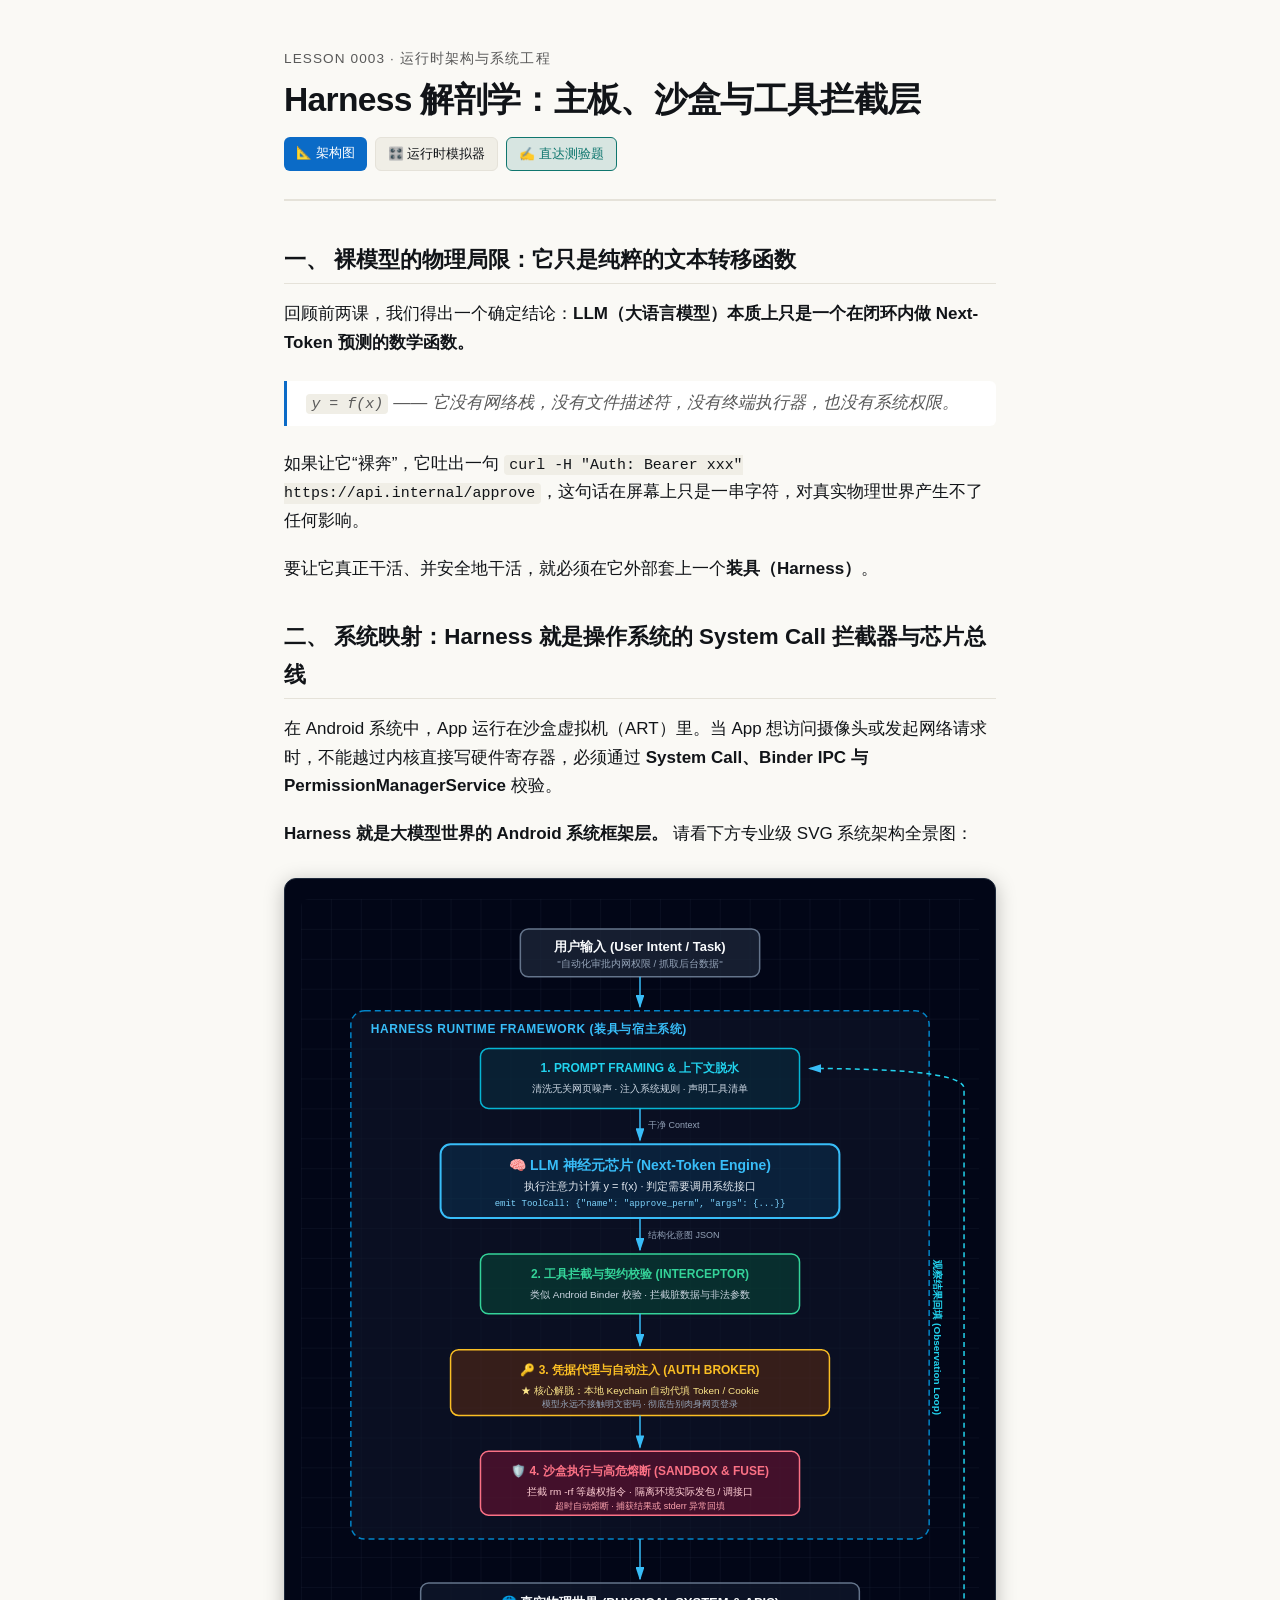
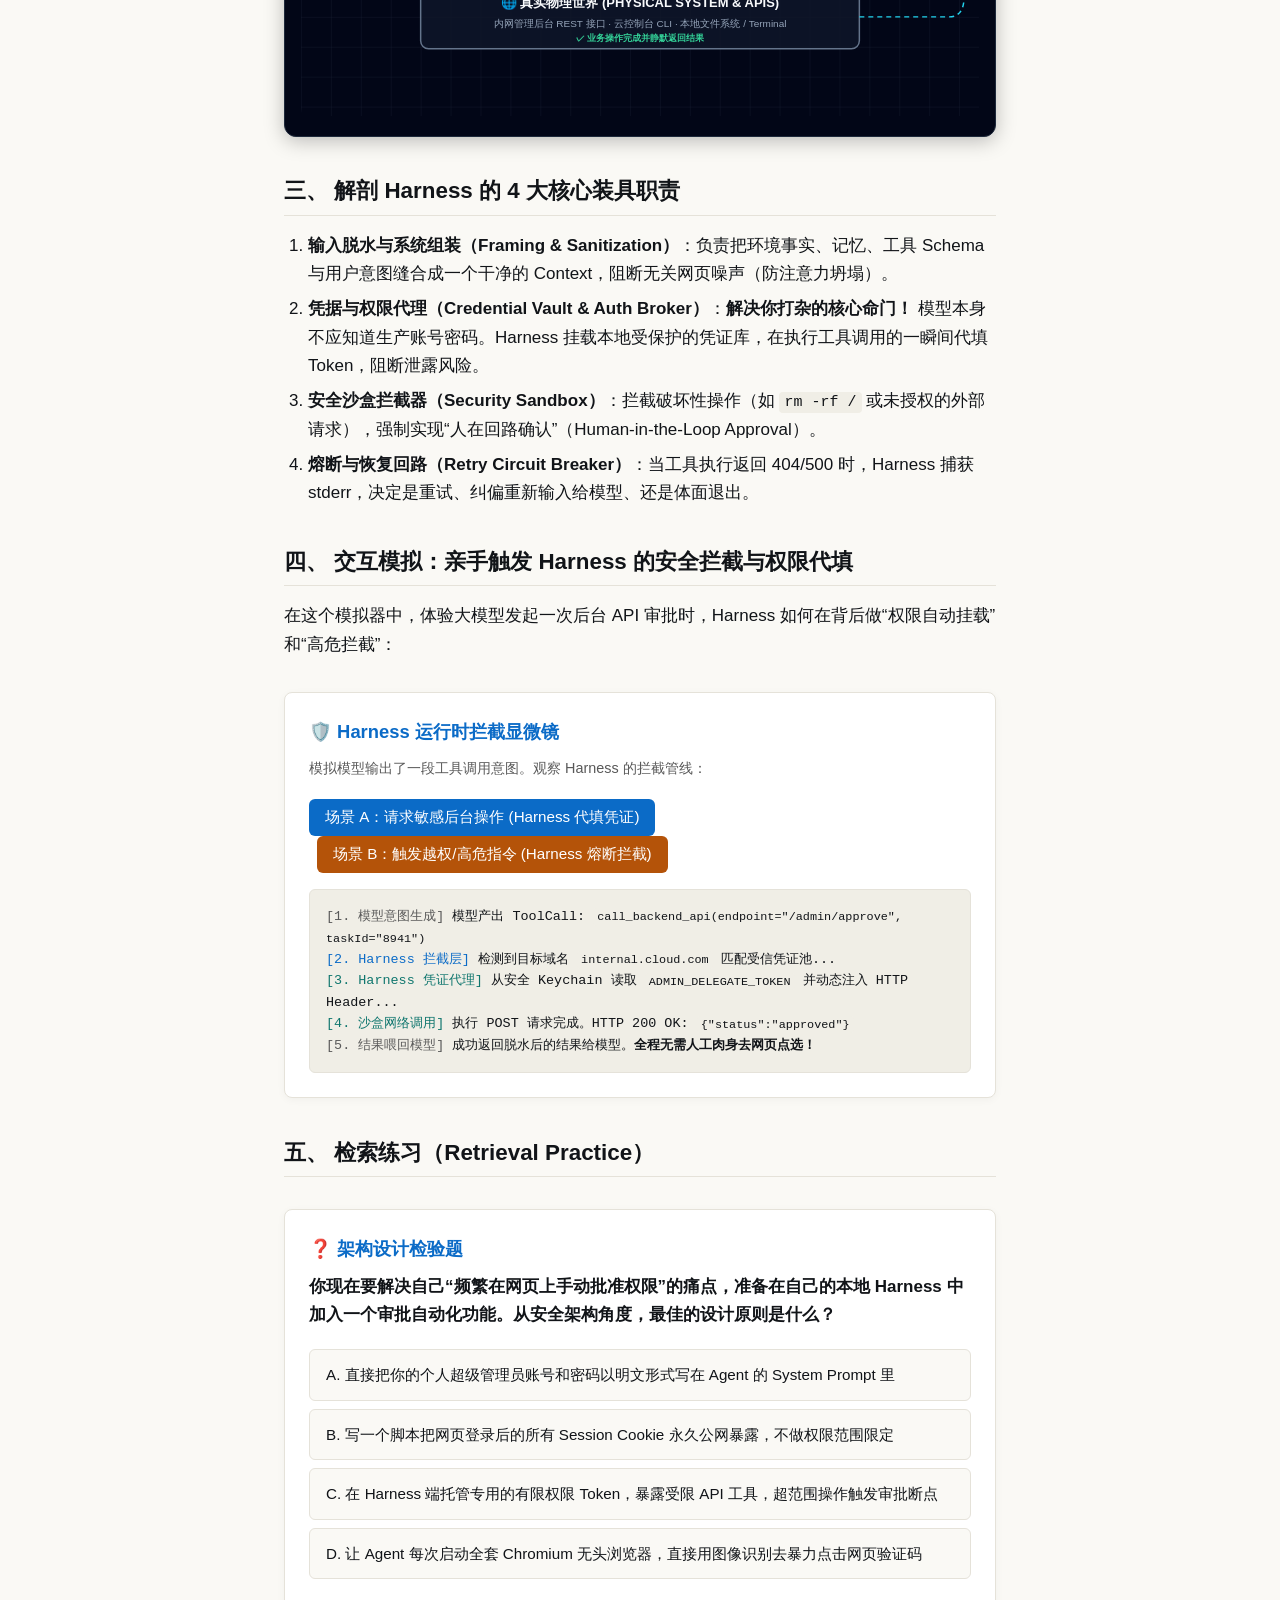
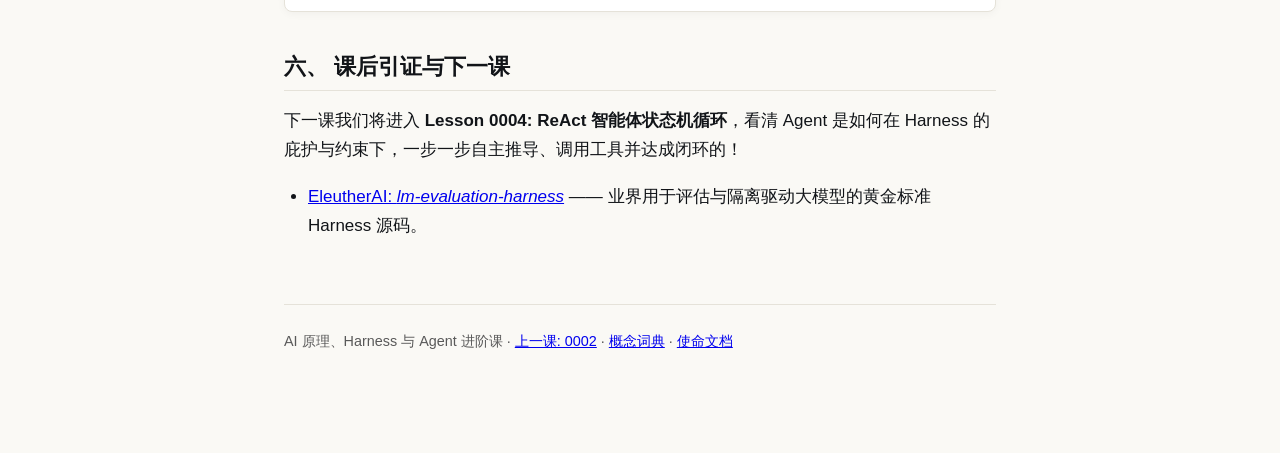
==== commit 6159f32b: "add mobile quick jump navigation and full diagram artifacts" ====
--- a/lessons/0003-anatomy-of-a-harness.html
+++ b/lessons/0003-anatomy-of-a-harness.html
@@ -4,14 +4,19 @@
   <meta charset="UTF-8">
   <meta name="viewport" content="width=device-width, initial-scale=1.0">
   <title>Lesson 0003: Harness 解剖学 —— 主板、沙盒与工具拦截层</title>
-  <link rel="stylesheet" href="../assets/style.css">
+  <link rel="stylesheet" href="../assets/style.css?v=20260930_02">
 </head>
 <body>
 
   <header>
     <div class="lesson-meta">Lesson 0003 · 运行时架构与系统工程</div>
     <h1>Harness 解剖学：主板、沙盒与工具拦截层</h1>
-    <p>为什么大模型绝不能裸奔？剖析连接“神经元芯片”与“物理操作系统”的核心装具。</p>
+    <!-- Mobile Fast Jump Pills -->
+    <div style="display: flex; gap: 0.5rem; margin-top: 1rem; overflow-x: auto; padding-bottom: 0.2rem;">
+      <a href="#diagram-section" class="btn" style="font-size: 0.8rem; padding: 0.35rem 0.75rem; text-decoration: none;">📐 架构图</a>
+      <a href="#simulator-section" class="btn" style="font-size: 0.8rem; padding: 0.35rem 0.75rem; background: var(--code-bg); color: var(--text-color); border: 1px solid var(--border-color); text-decoration: none;">🎛️ 运行时模拟器</a>
+      <a href="#quiz-section" class="btn" style="font-size: 0.8rem; padding: 0.35rem 0.75rem; background: rgba(15,118,110,0.15); color: var(--success-color); border: 1px solid var(--success-color); text-decoration: none;">✍️ 直达测验题</a>
+    </div>
   </header>
 
   <main>
@@ -23,7 +28,7 @@
     <p>如果让它“裸奔”，它吐出一句 <code>curl -H "Auth: Bearer xxx" https://api.internal/approve</code>，这句话在屏幕上只是一串字符，对真实物理世界产生不了任何影响。</p>
     <p>要让它真正干活、并安全地干活，就必须在它外部套上一个<strong>装具（Harness）</strong>。</p>
 
-    <h2>二、 系统映射：Harness 就是操作系统的 System Call 拦截器与芯片总线</h2>
+    <h2 id="diagram-section">二、 系统映射：Harness 就是操作系统的 System Call 拦截器与芯片总线</h2>
     <p>在 Android 系统中，App 运行在沙盒虚拟机（ART）里。当 App 想访问摄像头或发起网络请求时，不能越过内核直接写硬件寄存器，必须通过 <strong>System Call、Binder IPC 与 PermissionManagerService</strong> 校验。</p>
     <p><strong>Harness 就是大模型世界的 Android 系统框架层。</strong> 请看下方专业级 SVG 系统架构全景图：</p>
 
@@ -125,7 +130,7 @@
     <h2>四、 交互模拟：亲手触发 Harness 的安全拦截与权限代填</h2>
     <p>在这个模拟器中，体验大模型发起一次后台 API 审批时，Harness 如何在背后做“权限自动挂载”和“高危拦截”：</p>
 
-    <div class="interactive-box">
+    <div class="interactive-box" id="simulator-section">
       <h3>🛡️ Harness 运行时拦截显微镜</h3>
       <p style="font-size:0.9rem; color:var(--text-muted);">模拟模型输出了一段工具调用意图。观察 Harness 的拦截管线：</p>
       
@@ -140,7 +145,7 @@
     </div>
 
     <h2>五、 检索练习（Retrieval Practice）</h2>
-    <div class="interactive-box">
+    <div class="interactive-box" id="quiz-section">
       <h3>❓ 架构设计检验题</h3>
       <p><strong>你现在要解决自己“频繁在网页上手动批准权限”的痛点，准备在自己的本地 Harness 中加入一个审批自动化功能。从安全架构角度，最佳的设计原则是什么？</strong></p>
 
